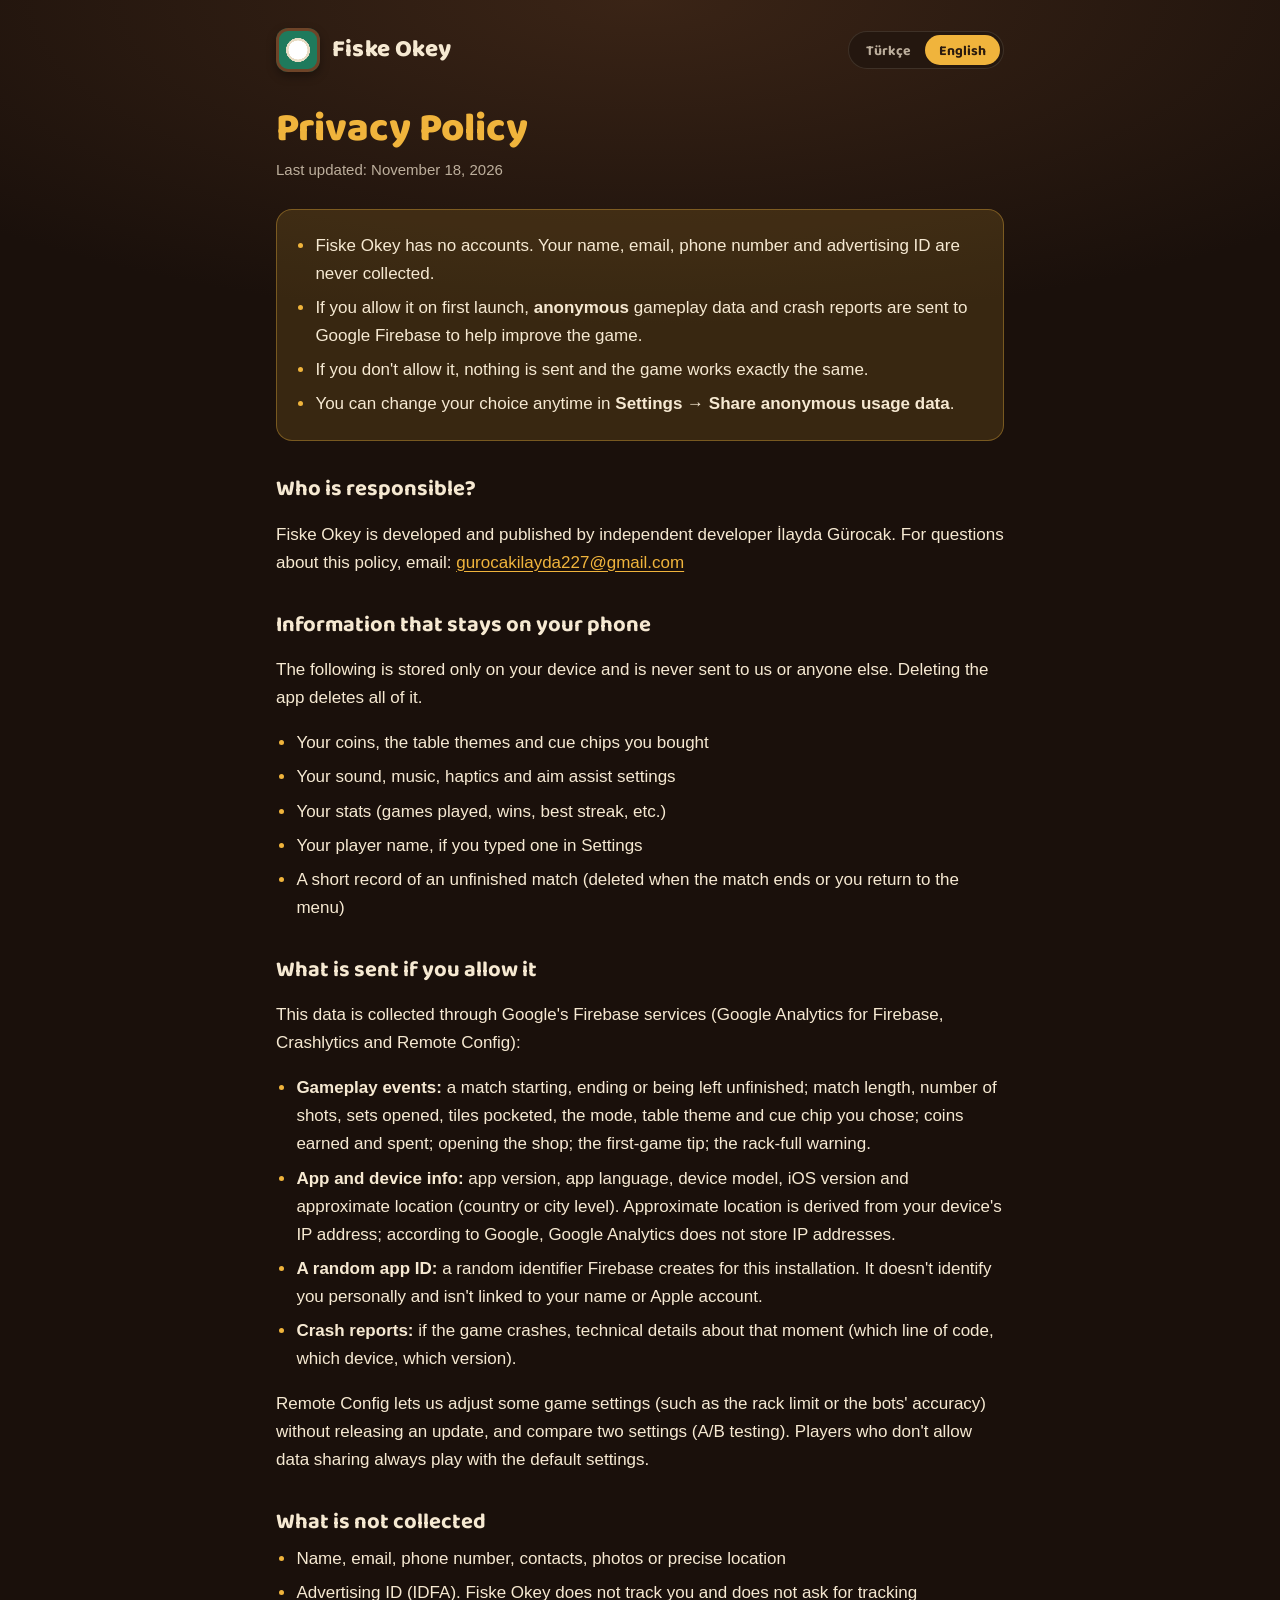
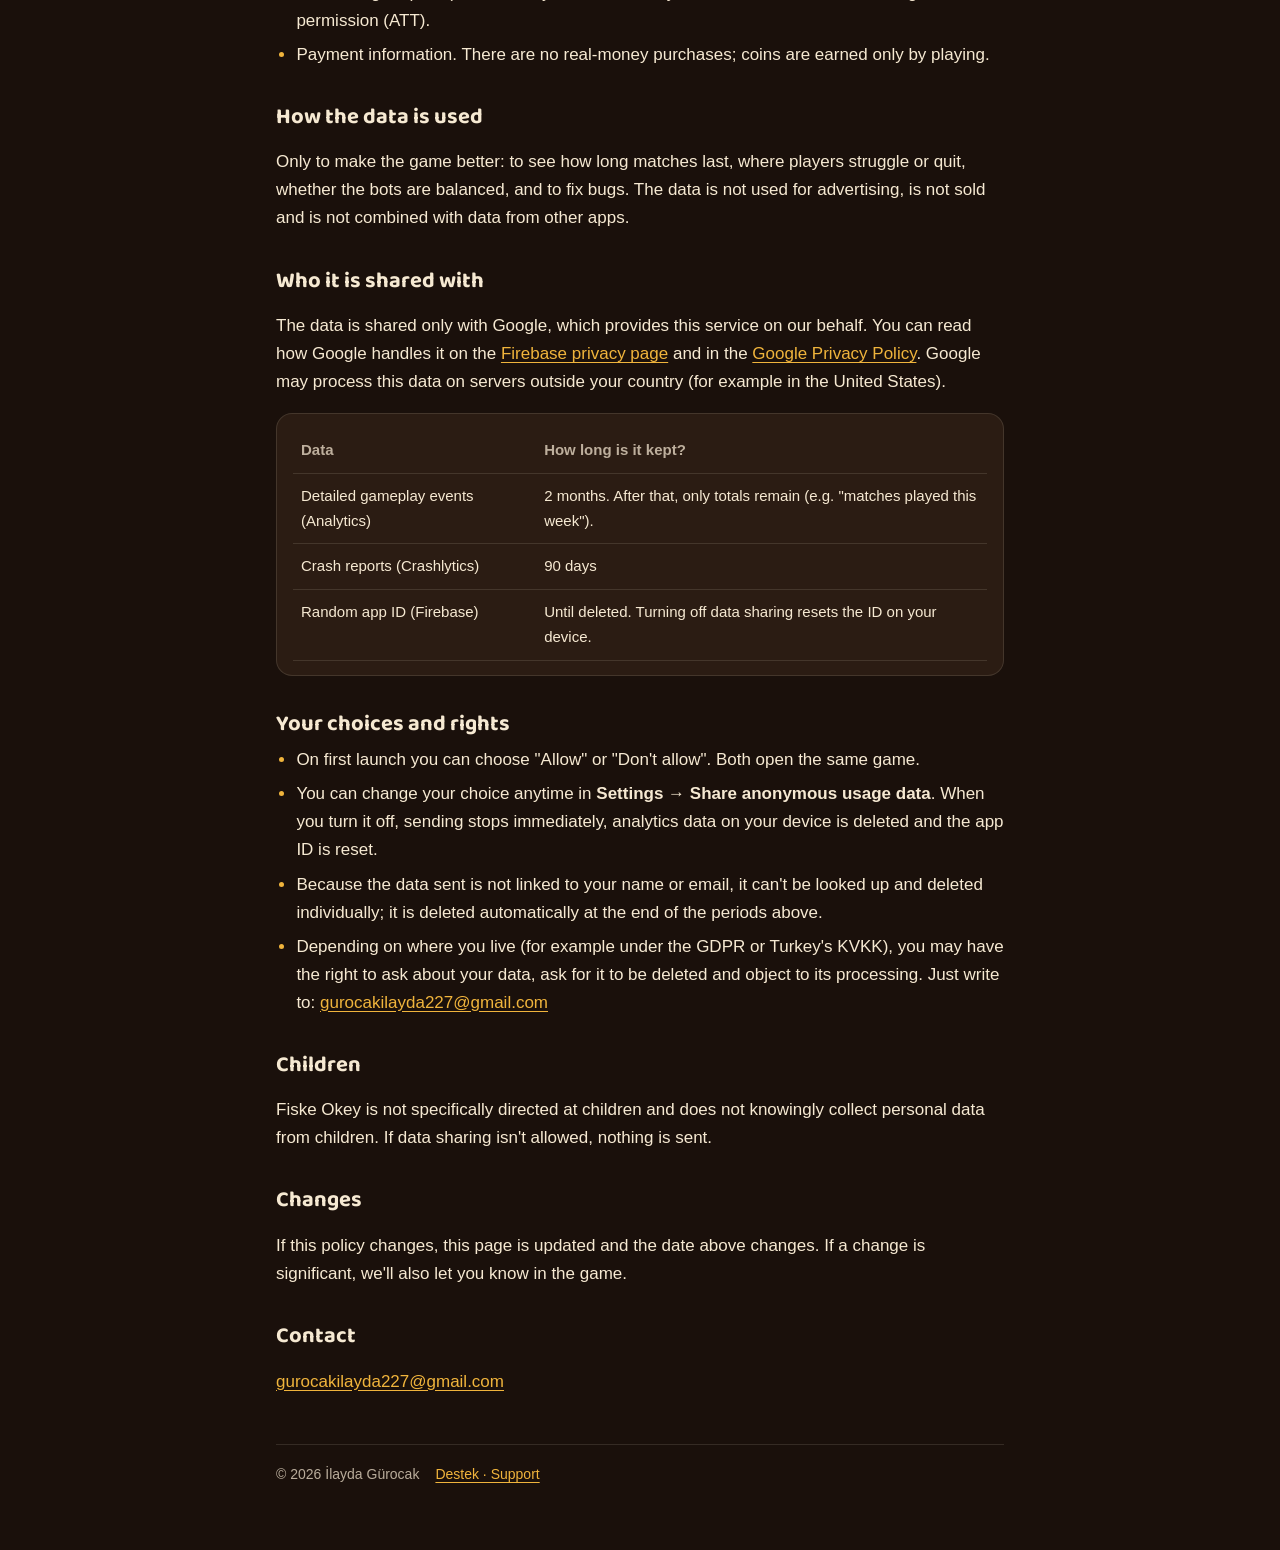
==== fiske-okey/privacy.html @ 3f536290 "Add files via upload" ====
<!doctype html>
<html lang="tr">
<head>
<meta charset="utf-8">
<meta name="viewport" content="width=device-width, initial-scale=1">
<title>Fiske Okey · Gizlilik Politikası / Privacy Policy</title>
<meta name="description" content="Fiske Okey gizlilik politikası. Fiske Okey privacy policy.">
<link rel="preconnect" href="https://fonts.googleapis.com">
<link rel="preconnect" href="https://fonts.gstatic.com" crossorigin>
<link href="https://fonts.googleapis.com/css2?family=Baloo+2:wght@600;700;800&display=swap" rel="stylesheet">
<script src="config.js"></script>
<style>
  :root {
    --bg: #1a100b;
    --bg-2: #24170f;
    --card: #2b1c13;
    --line: rgba(246, 233, 210, 0.12);
    --text: #f6e9d2;
    --muted: rgba(246, 233, 210, 0.72);
    --gold: #f0b43c;
    --gold-soft: rgba(240, 180, 60, 0.14);
    --felt: #1f7a5c;
  }
  * { box-sizing: border-box; }
  html { -webkit-text-size-adjust: 100%; }
  body {
    margin: 0;
    background: radial-gradient(120% 60% at 50% 0%, #3a2416 0%, var(--bg) 60%) fixed, var(--bg);
    color: var(--text);
    font: 17px/1.65 -apple-system, BlinkMacSystemFont, "Segoe UI", Roboto, "Helvetica Neue", Arial, sans-serif;
  }
  .wrap { max-width: 760px; margin: 0 auto; padding: 28px 16px 64px; }
  header { display: flex; align-items: center; justify-content: space-between; gap: 12px; flex-wrap: wrap; }
  .brand { display: flex; align-items: center; gap: 12px; text-decoration: none; color: var(--text); }
  .logo {
    width: 44px; height: 44px; border-radius: 12px; flex: none;
    background: radial-gradient(circle at 50% 50%, #fff 0 30%, #e8dcc4 31% 38%, transparent 39%), var(--felt);
    box-shadow: inset 0 0 0 3px #6e4428, 0 4px 10px rgba(0,0,0,.35);
  }
  .brand b { font-family: "Baloo 2", system-ui, sans-serif; font-weight: 800; font-size: 24px; letter-spacing: .2px; }
  .switch { display: inline-flex; border: 1px solid var(--line); border-radius: 999px; padding: 3px; background: var(--bg-2); }
  .switch button {
    appearance: none; border: 0; background: transparent; color: var(--muted);
    font: 700 14px/1 "Baloo 2", system-ui, sans-serif; padding: 9px 14px 7px; border-radius: 999px; cursor: pointer;
  }
  .switch button[aria-pressed="true"] { background: var(--gold); color: #2a1a0e; }
  h1 { font-family: "Baloo 2", system-ui, sans-serif; font-weight: 800; font-size: clamp(30px, 6vw, 40px); line-height: 1.15; margin: 34px 0 6px; color: var(--gold); }
  .date { color: var(--muted); font-size: 15px; margin: 0 0 26px; }
  h2 { font-family: "Baloo 2", system-ui, sans-serif; font-weight: 700; font-size: 22px; line-height: 1.3; margin: 34px 0 8px; }
  p, li { color: var(--text); }
  ul { padding-left: 1.2em; margin: 8px 0; }
  li { margin: 6px 0; }
  li::marker { color: var(--gold); }
  .muted { color: var(--muted); }
  a { color: var(--gold); text-underline-offset: 3px; }
  .summary {
    background: var(--gold-soft); border: 1px solid rgba(240,180,60,.35); border-radius: 16px; padding: 16px 18px; margin: 8px 0 8px;
  }
  .summary ul { margin: 0; }
  table { width: 100%; border-collapse: collapse; margin: 10px 0; font-size: 15px; }
  th, td { text-align: left; vertical-align: top; padding: 10px 8px; border-bottom: 1px solid var(--line); }
  th { color: var(--muted); font-weight: 600; }
  .card { background: var(--card); border: 1px solid var(--line); border-radius: 16px; padding: 4px 16px; overflow-x: auto; }
  footer { margin-top: 48px; padding-top: 18px; border-top: 1px solid var(--line); color: var(--muted); font-size: 14px; display: flex; gap: 16px; flex-wrap: wrap; }
  /* Dil seçimi: JavaScript yoksa iki dil de görünür */
  html[data-lang="tr"] [lang="en"]:not(html) { display: none; }
  html[data-lang="en"] [lang="tr"]:not(html) { display: none; }
  @media (max-width: 480px) { body { font-size: 16px; } th, td { padding: 9px 6px; } }
</style>
</head>
<body>
<div class="wrap">
  <header>
    <a class="brand" href="support.html"><span class="logo" aria-hidden="true"></span><b>Fiske Okey</b></a>
    <div class="switch" role="group" aria-label="Dil / Language">
      <button type="button" data-set-lang="tr" aria-pressed="true">Türkçe</button>
      <button type="button" data-set-lang="en" aria-pressed="false">English</button>
    </div>
  </header>

  <!-- ========================= TÜRKÇE ========================= -->
  <main lang="tr">
    <h1>Gizlilik Politikası</h1>
    <p class="date">Son güncelleme: 18 Kasım 2026</p>

    <div class="summary">
      <ul>
        <li>Fiske Okey'de hesap yok. Adın, e-postan, telefon numaran ya da reklam kimliğin toplanmaz.</li>
        <li>İlk açılışta izin verirsen oyunu geliştirmek için <b>anonim</b> oyun verisi ve çökme raporu Google Firebase'e gönderilir.</li>
        <li>İzin vermezsen hiçbir veri gönderilmez, oyun aynı şekilde çalışır.</li>
        <li>Kararını istediğin zaman <b>Ayarlar → Anonim kullanım verisi paylaş</b> ile değiştirebilirsin.</li>
      </ul>
    </div>

    <h2>Kim sorumlu?</h2>
    <p>Fiske Okey'i bağımsız geliştirici İlayda Gürocak geliştirdi ve yayınlıyor. Bu politikayla ilgili sorular için e-posta adresi: <a class="contact-email" href="#">e-posta</a></p>

    <h2>Yalnızca telefonunda kalan bilgiler</h2>
    <p>Aşağıdakiler yalnızca cihazında saklanır, bize ya da başka birine gönderilmez. Uygulamayı silince hepsi silinir.</p>
    <ul>
      <li>Altının, satın aldığın masa temaları ve beyaz pullar</li>
      <li>Ses, müzik, titreşim ve nişan yardımı ayarların</li>
      <li>İstatistiklerin (oynanan maç, galibiyet, en iyi seri vb.)</li>
      <li>Ayarlar'a kendin yazdıysan oyuncu adın</li>
      <li>Yarım kalan maçın kısa bir kaydı (maç bitince ya da menüye dönünce silinir)</li>
    </ul>

    <h2>İzin verirsen gönderilenler</h2>
    <p>Bu veriler Google'ın Firebase hizmetleri (Google Analytics for Firebase, Crashlytics ve Remote Config) üzerinden toplanır:</p>
    <ul>
      <li><b>Oyun olayları:</b> maçın başlaması, bitmesi ya da yarım kalması; maç süresi, atış sayısı, açılan per sayısı, cebe sokulan pul sayısı, seçilen mod, tema ve beyaz pul; altın kazanma ve harcama; dükkânın açılması; ilk oyun ipucu; ıstaka dolu uyarısı.</li>
      <li><b>Uygulama ve cihaz bilgisi:</b> uygulama sürümü, uygulamanın dili, cihaz modeli, iOS sürümü ve yaklaşık konum (ülke ya da şehir düzeyinde). Yaklaşık konum cihazın IP adresinden çıkarılır; Google'ın açıklamasına göre Google Analytics IP adresini saklamaz.</li>
      <li><b>Rastgele uygulama kimliği:</b> Firebase'in bu kurulum için ürettiği rastgele bir kimlik. Seni kişisel olarak tanımlamaz, adına ya da Apple hesabına bağlı değildir.</li>
      <li><b>Çökme raporları:</b> oyun çökerse o andaki teknik bilgiler (hangi kod satırında, hangi cihazda, hangi sürümde).</li>
    </ul>
    <p>Remote Config, oyunun bazı ayarlarını (ör. ıstaka sınırı ya da botun isabeti) güncelleme yayınlamadan değiştirmemizi ve iki farklı ayarı karşılaştırmamızı (A/B testi) sağlar. İzin vermeyen oyuncular her zaman varsayılan ayarlarla oynar.</p>

    <h2>Toplanmayanlar</h2>
    <ul>
      <li>Ad, e-posta, telefon numarası, rehber, fotoğraf ya da kesin konum</li>
      <li>Reklam kimliği (IDFA). Fiske Okey seni takip etmez ve takip izni (ATT) istemez.</li>
      <li>Ödeme bilgisi. Oyunda gerçek parayla satın alma yok; altın yalnızca oynayarak kazanılır.</li>
    </ul>

    <h2>Veriler ne için kullanılıyor?</h2>
    <p>Yalnızca oyunu daha iyi hale getirmek için: maçların ne kadar sürdüğünü, oyuncuların nerede zorlandığını ya da oyunu bıraktığını, botların zorluğunun dengeli olup olmadığını ve hataları görmek için. Veriler reklam için kullanılmaz, satılmaz ve başka uygulamalardaki verilerle birleştirilmez.</p>

    <h2>Kimlerle paylaşılıyor?</h2>
    <p>Veriler yalnızca bu hizmeti bizim adımıza sağlayan Google ile paylaşılır. Google'ın veriyi nasıl işlediğini <a href="https://firebase.google.com/support/privacy" rel="noopener">Firebase gizlilik sayfasında</a> ve <a href="https://policies.google.com/privacy" rel="noopener">Google Gizlilik Politikası'nda</a> okuyabilirsin. Google bu verileri Türkiye dışındaki sunucularda (ör. ABD) işleyebilir.</p>

    <div class="card">
      <table>
        <thead><tr><th>Veri</th><th>Ne kadar saklanır?</th></tr></thead>
        <tbody>
          <tr><td>Ayrıntılı oyun olayları (Analytics)</td><td>2 ay. Sonra yalnızca toplam sayılar (ör. "bu hafta oynanan maç sayısı") kalır.</td></tr>
          <tr><td>Çökme raporları (Crashlytics)</td><td>90 gün</td></tr>
          <tr><td>Rastgele uygulama kimliği (Firebase)</td><td>Silinene kadar. Veri paylaşımını kapatınca cihazdaki kimlik sıfırlanır.</td></tr>
        </tbody>
      </table>
    </div>

    <h2>Seçimlerin ve hakların</h2>
    <ul>
      <li>İlk açılışta "İzin ver" ya da "İzin verme" diyebilirsin. İkisi de aynı oyunu açar.</li>
      <li>Kararını <b>Ayarlar → Anonim kullanım verisi paylaş</b> ile istediğin zaman değiştirebilirsin. Kapattığında gönderim hemen durur, cihazdaki ölçüm verileri silinir ve uygulama kimliği sıfırlanır.</li>
      <li>Gönderilen veriler adınla ya da e-postanla eşleşmediği için tek tek bulunup silinemez; yukarıdaki sürelerin sonunda kendiliğinden silinir.</li>
      <li>Yaşadığın yere göre (ör. KVKK ya da GDPR kapsamında) verilerin hakkında bilgi isteme, silinmesini isteme ve işlenmesine itiraz etme hakların olabilir. Bunun için bize yazabilirsin: <a class="contact-email" href="#">e-posta</a></li>
    </ul>

    <h2>Çocuklar</h2>
    <p>Fiske Okey özellikle çocuklara yönelik bir uygulama değildir ve çocuklardan bilerek kişisel veri toplamaz. Veri paylaşımına izin verilmezse hiçbir veri gönderilmez.</p>

    <h2>Değişiklikler</h2>
    <p>Bu politika değişirse bu sayfa güncellenir ve üstteki tarih değişir. Önemli bir değişiklik olursa oyunda da haber veririz.</p>

    <h2>İletişim</h2>
    <p><a class="contact-email" href="#">e-posta</a></p>
  </main>

  <!-- ========================= ENGLISH ========================= -->
  <main lang="en">
    <h1>Privacy Policy</h1>
    <p class="date">Last updated: November 18, 2026</p>

    <div class="summary">
      <ul>
        <li>Fiske Okey has no accounts. Your name, email, phone number and advertising ID are never collected.</li>
        <li>If you allow it on first launch, <b>anonymous</b> gameplay data and crash reports are sent to Google Firebase to help improve the game.</li>
        <li>If you don't allow it, nothing is sent and the game works exactly the same.</li>
        <li>You can change your choice anytime in <b>Settings → Share anonymous usage data</b>.</li>
      </ul>
    </div>

    <h2>Who is responsible?</h2>
    <p>Fiske Okey is developed and published by independent developer İlayda Gürocak. For questions about this policy, email: <a class="contact-email" href="#">email</a></p>

    <h2>Information that stays on your phone</h2>
    <p>The following is stored only on your device and is never sent to us or anyone else. Deleting the app deletes all of it.</p>
    <ul>
      <li>Your coins, the table themes and cue chips you bought</li>
      <li>Your sound, music, haptics and aim assist settings</li>
      <li>Your stats (games played, wins, best streak, etc.)</li>
      <li>Your player name, if you typed one in Settings</li>
      <li>A short record of an unfinished match (deleted when the match ends or you return to the menu)</li>
    </ul>

    <h2>What is sent if you allow it</h2>
    <p>This data is collected through Google's Firebase services (Google Analytics for Firebase, Crashlytics and Remote Config):</p>
    <ul>
      <li><b>Gameplay events:</b> a match starting, ending or being left unfinished; match length, number of shots, sets opened, tiles pocketed, the mode, table theme and cue chip you chose; coins earned and spent; opening the shop; the first-game tip; the rack-full warning.</li>
      <li><b>App and device info:</b> app version, app language, device model, iOS version and approximate location (country or city level). Approximate location is derived from your device's IP address; according to Google, Google Analytics does not store IP addresses.</li>
      <li><b>A random app ID:</b> a random identifier Firebase creates for this installation. It doesn't identify you personally and isn't linked to your name or Apple account.</li>
      <li><b>Crash reports:</b> if the game crashes, technical details about that moment (which line of code, which device, which version).</li>
    </ul>
    <p>Remote Config lets us adjust some game settings (such as the rack limit or the bots' accuracy) without releasing an update, and compare two settings (A/B testing). Players who don't allow data sharing always play with the default settings.</p>

    <h2>What is not collected</h2>
    <ul>
      <li>Name, email, phone number, contacts, photos or precise location</li>
      <li>Advertising ID (IDFA). Fiske Okey does not track you and does not ask for tracking permission (ATT).</li>
      <li>Payment information. There are no real-money purchases; coins are earned only by playing.</li>
    </ul>

    <h2>How the data is used</h2>
    <p>Only to make the game better: to see how long matches last, where players struggle or quit, whether the bots are balanced, and to fix bugs. The data is not used for advertising, is not sold and is not combined with data from other apps.</p>

    <h2>Who it is shared with</h2>
    <p>The data is shared only with Google, which provides this service on our behalf. You can read how Google handles it on the <a href="https://firebase.google.com/support/privacy" rel="noopener">Firebase privacy page</a> and in the <a href="https://policies.google.com/privacy" rel="noopener">Google Privacy Policy</a>. Google may process this data on servers outside your country (for example in the United States).</p>

    <div class="card">
      <table>
        <thead><tr><th>Data</th><th>How long is it kept?</th></tr></thead>
        <tbody>
          <tr><td>Detailed gameplay events (Analytics)</td><td>2 months. After that, only totals remain (e.g. "matches played this week").</td></tr>
          <tr><td>Crash reports (Crashlytics)</td><td>90 days</td></tr>
          <tr><td>Random app ID (Firebase)</td><td>Until deleted. Turning off data sharing resets the ID on your device.</td></tr>
        </tbody>
      </table>
    </div>

    <h2>Your choices and rights</h2>
    <ul>
      <li>On first launch you can choose "Allow" or "Don't allow". Both open the same game.</li>
      <li>You can change your choice anytime in <b>Settings → Share anonymous usage data</b>. When you turn it off, sending stops immediately, analytics data on your device is deleted and the app ID is reset.</li>
      <li>Because the data sent is not linked to your name or email, it can't be looked up and deleted individually; it is deleted automatically at the end of the periods above.</li>
      <li>Depending on where you live (for example under the GDPR or Turkey's KVKK), you may have the right to ask about your data, ask for it to be deleted and object to its processing. Just write to: <a class="contact-email" href="#">email</a></li>
    </ul>

    <h2>Children</h2>
    <p>Fiske Okey is not specifically directed at children and does not knowingly collect personal data from children. If data sharing isn't allowed, nothing is sent.</p>

    <h2>Changes</h2>
    <p>If this policy changes, this page is updated and the date above changes. If a change is significant, we'll also let you know in the game.</p>

    <h2>Contact</h2>
    <p><a class="contact-email" href="#">email</a></p>
  </main>

  <footer>
    <span>© 2026 İlayda Gürocak</span>
    <a href="support.html" data-keep-lang>Destek · Support</a>
  </footer>
</div>

<script>
(function () {
  var root = document.documentElement;
  var params = new URLSearchParams(location.search);
  var lang = params.get("lang");
  if (lang !== "tr" && lang !== "en") {
    lang = (navigator.language || "en").toLowerCase().indexOf("tr") === 0 ? "tr" : "en";
  }
  function setLang(next) {
    lang = next;
    root.dataset.lang = next;
    root.lang = next;
    document.querySelectorAll("[data-set-lang]").forEach(function (b) {
      b.setAttribute("aria-pressed", String(b.getAttribute("data-set-lang") === next));
    });
    document.querySelectorAll("a[data-keep-lang]").forEach(function (a) {
      a.href = a.getAttribute("href").split("?")[0] + "?lang=" + next;
    });
    try { history.replaceState(null, "", "?lang=" + next); } catch (e) {}
  }
  document.querySelectorAll("[data-set-lang]").forEach(function (b) {
    b.addEventListener("click", function () { setLang(b.getAttribute("data-set-lang")); });
  });
  setLang(lang);

  var email = window.FISKE_CONTACT_EMAIL || "";
  document.querySelectorAll(".contact-email").forEach(function (a) {
    if (!email) return;
    a.href = "mailto:" + email + "?subject=Fiske%20Okey";
    a.textContent = email;
  });
})();
</script>
</body>
</html>
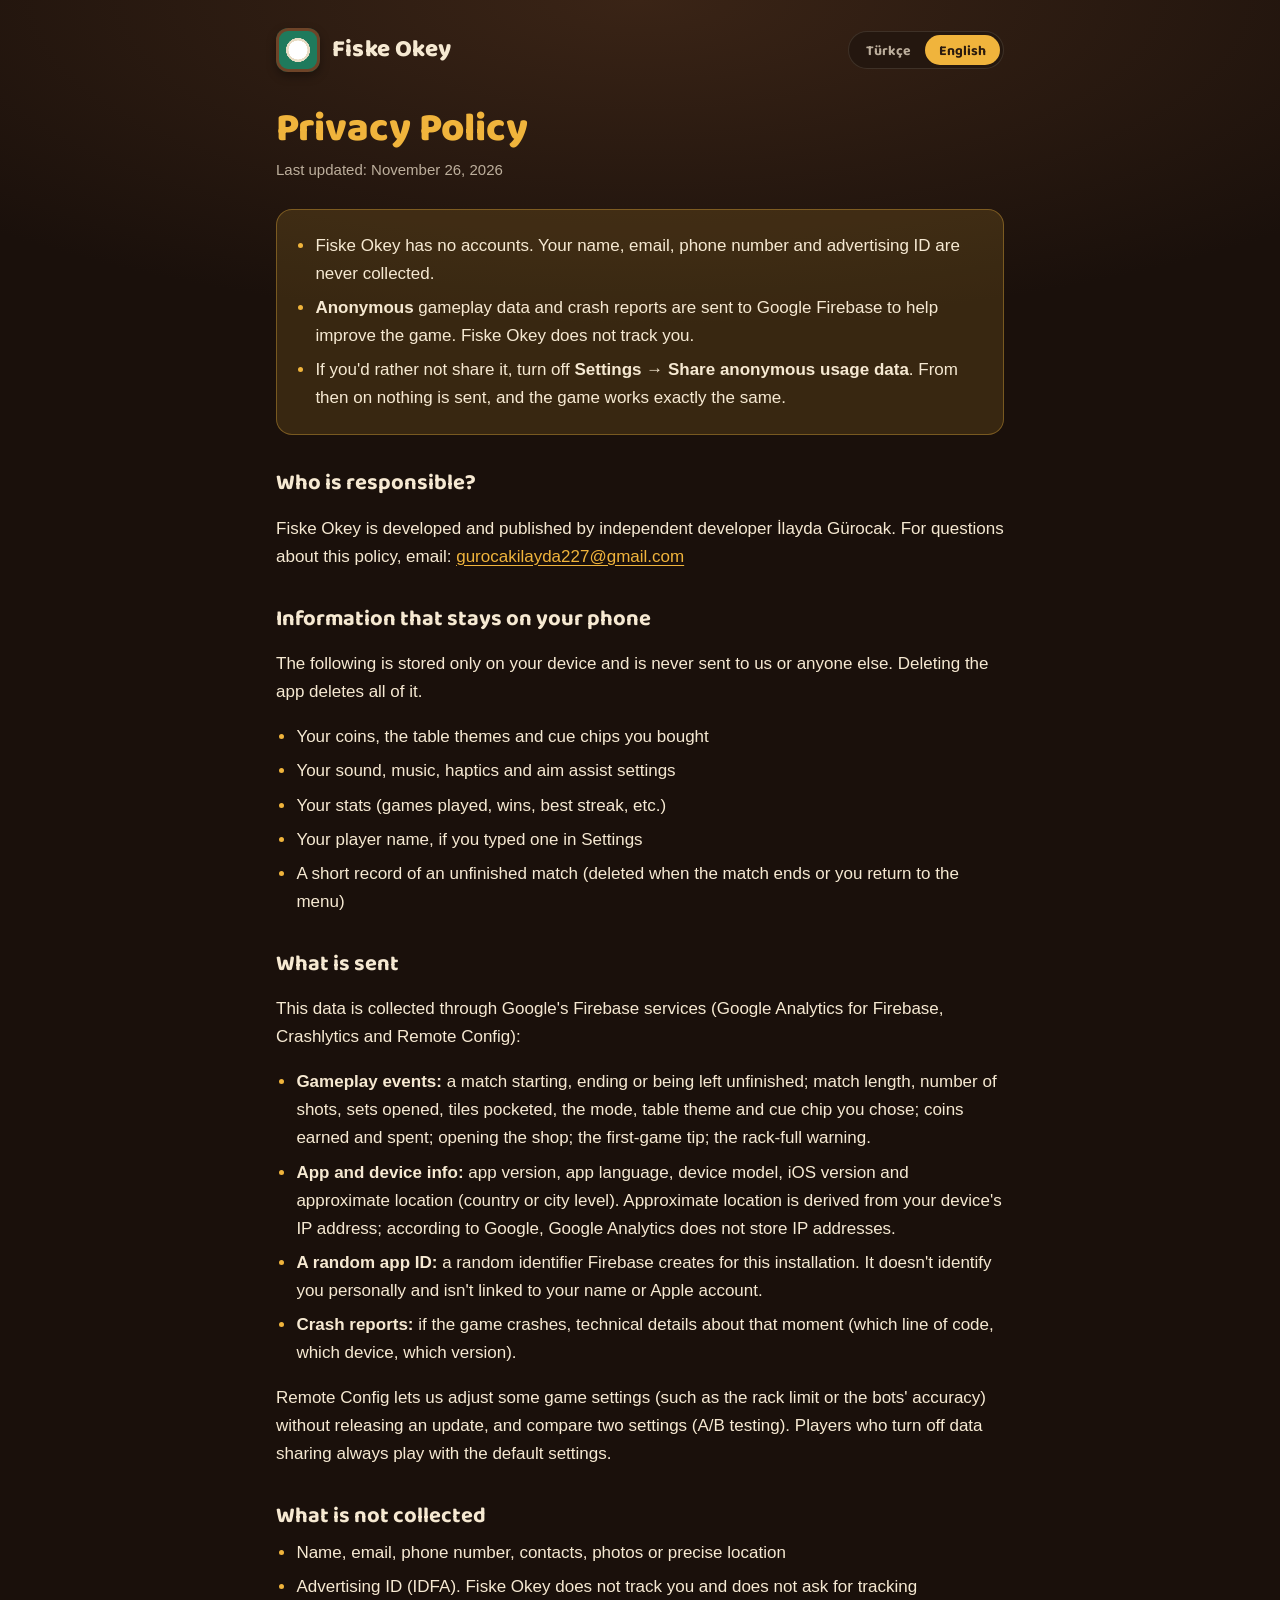
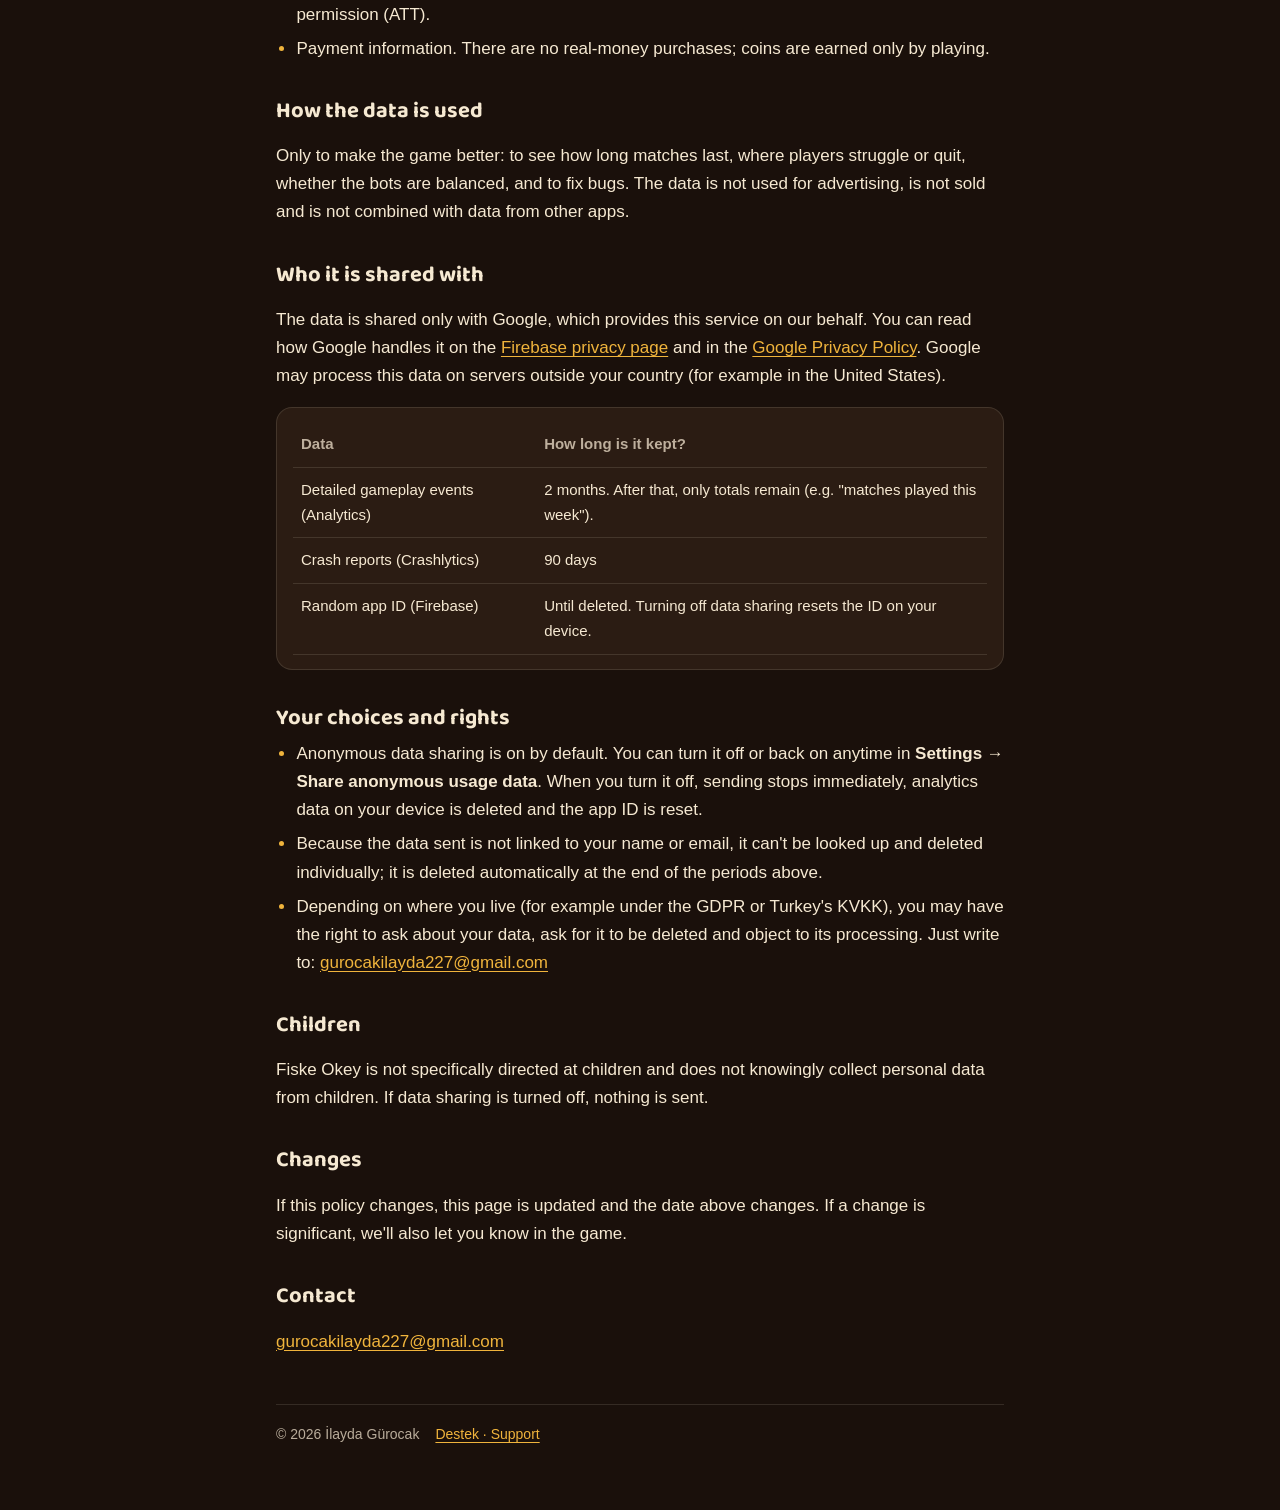
==== commit 7d39bb9a: "Update privacy policy dates and wording" ====
--- a/fiske-okey/privacy.html
+++ b/fiske-okey/privacy.html
@@ -81,14 +81,13 @@
   <!-- ========================= TÜRKÇE ========================= -->
   <main lang="tr">
     <h1>Gizlilik Politikası</h1>
-    <p class="date">Son güncelleme: 18 Kasım 2026</p>
+    <p class="date">Son güncelleme: 26 Kasım 2026</p>
 
     <div class="summary">
       <ul>
         <li>Fiske Okey'de hesap yok. Adın, e-postan, telefon numaran ya da reklam kimliğin toplanmaz.</li>
-        <li>İlk açılışta izin verirsen oyunu geliştirmek için <b>anonim</b> oyun verisi ve çökme raporu Google Firebase'e gönderilir.</li>
-        <li>İzin vermezsen hiçbir veri gönderilmez, oyun aynı şekilde çalışır.</li>
-        <li>Kararını istediğin zaman <b>Ayarlar → Anonim kullanım verisi paylaş</b> ile değiştirebilirsin.</li>
+        <li>Oyunu geliştirmek için <b>anonim</b> oyun verisi ve çökme raporu Google Firebase'e gönderilir. Fiske Okey seni takip etmez.</li>
+        <li>İstemezsen <b>Ayarlar → Anonim kullanım verisi paylaş</b> anahtarını kapat. O andan itibaren hiçbir veri gönderilmez, oyun aynı şekilde çalışır.</li>
       </ul>
     </div>
 
@@ -105,7 +104,7 @@
       <li>Yarım kalan maçın kısa bir kaydı (maç bitince ya da menüye dönünce silinir)</li>
     </ul>
 
-    <h2>İzin verirsen gönderilenler</h2>
+    <h2>Gönderilenler</h2>
     <p>Bu veriler Google'ın Firebase hizmetleri (Google Analytics for Firebase, Crashlytics ve Remote Config) üzerinden toplanır:</p>
     <ul>
       <li><b>Oyun olayları:</b> maçın başlaması, bitmesi ya da yarım kalması; maç süresi, atış sayısı, açılan per sayısı, cebe sokulan pul sayısı, seçilen mod, tema ve beyaz pul; altın kazanma ve harcama; dükkânın açılması; ilk oyun ipucu; ıstaka dolu uyarısı.</li>
@@ -113,7 +112,7 @@
       <li><b>Rastgele uygulama kimliği:</b> Firebase'in bu kurulum için ürettiği rastgele bir kimlik. Seni kişisel olarak tanımlamaz, adına ya da Apple hesabına bağlı değildir.</li>
       <li><b>Çökme raporları:</b> oyun çökerse o andaki teknik bilgiler (hangi kod satırında, hangi cihazda, hangi sürümde).</li>
     </ul>
-    <p>Remote Config, oyunun bazı ayarlarını (ör. ıstaka sınırı ya da botun isabeti) güncelleme yayınlamadan değiştirmemizi ve iki farklı ayarı karşılaştırmamızı (A/B testi) sağlar. İzin vermeyen oyuncular her zaman varsayılan ayarlarla oynar.</p>
+    <p>Remote Config, oyunun bazı ayarlarını (ör. ıstaka sınırı ya da botun isabeti) güncelleme yayınlamadan değiştirmemizi ve iki farklı ayarı karşılaştırmamızı (A/B testi) sağlar. Veri paylaşımını kapatan oyuncular her zaman varsayılan ayarlarla oynar.</p>
 
     <h2>Toplanmayanlar</h2>
     <ul>
@@ -141,14 +140,13 @@
 
     <h2>Seçimlerin ve hakların</h2>
     <ul>
-      <li>İlk açılışta "İzin ver" ya da "İzin verme" diyebilirsin. İkisi de aynı oyunu açar.</li>
-      <li>Kararını <b>Ayarlar → Anonim kullanım verisi paylaş</b> ile istediğin zaman değiştirebilirsin. Kapattığında gönderim hemen durur, cihazdaki ölçüm verileri silinir ve uygulama kimliği sıfırlanır.</li>
+      <li>Anonim veri paylaşımı varsayılan olarak açıktır. <b>Ayarlar → Anonim kullanım verisi paylaş</b> ile istediğin zaman kapatıp açabilirsin. Kapattığında gönderim hemen durur, cihazdaki ölçüm verileri silinir ve uygulama kimliği sıfırlanır.</li>
       <li>Gönderilen veriler adınla ya da e-postanla eşleşmediği için tek tek bulunup silinemez; yukarıdaki sürelerin sonunda kendiliğinden silinir.</li>
       <li>Yaşadığın yere göre (ör. KVKK ya da GDPR kapsamında) verilerin hakkında bilgi isteme, silinmesini isteme ve işlenmesine itiraz etme hakların olabilir. Bunun için bize yazabilirsin: <a class="contact-email" href="#">e-posta</a></li>
     </ul>
 
     <h2>Çocuklar</h2>
-    <p>Fiske Okey özellikle çocuklara yönelik bir uygulama değildir ve çocuklardan bilerek kişisel veri toplamaz. Veri paylaşımına izin verilmezse hiçbir veri gönderilmez.</p>
+    <p>Fiske Okey özellikle çocuklara yönelik bir uygulama değildir ve çocuklardan bilerek kişisel veri toplamaz. Veri paylaşımı kapatılırsa hiçbir veri gönderilmez.</p>
 
     <h2>Değişiklikler</h2>
     <p>Bu politika değişirse bu sayfa güncellenir ve üstteki tarih değişir. Önemli bir değişiklik olursa oyunda da haber veririz.</p>
@@ -160,14 +158,13 @@
   <!-- ========================= ENGLISH ========================= -->
   <main lang="en">
     <h1>Privacy Policy</h1>
-    <p class="date">Last updated: November 18, 2026</p>
+    <p class="date">Last updated: November 26, 2026</p>
 
     <div class="summary">
       <ul>
         <li>Fiske Okey has no accounts. Your name, email, phone number and advertising ID are never collected.</li>
-        <li>If you allow it on first launch, <b>anonymous</b> gameplay data and crash reports are sent to Google Firebase to help improve the game.</li>
-        <li>If you don't allow it, nothing is sent and the game works exactly the same.</li>
-        <li>You can change your choice anytime in <b>Settings → Share anonymous usage data</b>.</li>
+        <li><b>Anonymous</b> gameplay data and crash reports are sent to Google Firebase to help improve the game. Fiske Okey does not track you.</li>
+        <li>If you'd rather not share it, turn off <b>Settings → Share anonymous usage data</b>. From then on nothing is sent, and the game works exactly the same.</li>
       </ul>
     </div>
 
@@ -184,7 +181,7 @@
       <li>A short record of an unfinished match (deleted when the match ends or you return to the menu)</li>
     </ul>
 
-    <h2>What is sent if you allow it</h2>
+    <h2>What is sent</h2>
     <p>This data is collected through Google's Firebase services (Google Analytics for Firebase, Crashlytics and Remote Config):</p>
     <ul>
       <li><b>Gameplay events:</b> a match starting, ending or being left unfinished; match length, number of shots, sets opened, tiles pocketed, the mode, table theme and cue chip you chose; coins earned and spent; opening the shop; the first-game tip; the rack-full warning.</li>
@@ -192,7 +189,7 @@
       <li><b>A random app ID:</b> a random identifier Firebase creates for this installation. It doesn't identify you personally and isn't linked to your name or Apple account.</li>
       <li><b>Crash reports:</b> if the game crashes, technical details about that moment (which line of code, which device, which version).</li>
     </ul>
-    <p>Remote Config lets us adjust some game settings (such as the rack limit or the bots' accuracy) without releasing an update, and compare two settings (A/B testing). Players who don't allow data sharing always play with the default settings.</p>
+    <p>Remote Config lets us adjust some game settings (such as the rack limit or the bots' accuracy) without releasing an update, and compare two settings (A/B testing). Players who turn off data sharing always play with the default settings.</p>
 
     <h2>What is not collected</h2>
     <ul>
@@ -220,14 +217,13 @@
 
     <h2>Your choices and rights</h2>
     <ul>
-      <li>On first launch you can choose "Allow" or "Don't allow". Both open the same game.</li>
-      <li>You can change your choice anytime in <b>Settings → Share anonymous usage data</b>. When you turn it off, sending stops immediately, analytics data on your device is deleted and the app ID is reset.</li>
+      <li>Anonymous data sharing is on by default. You can turn it off or back on anytime in <b>Settings → Share anonymous usage data</b>. When you turn it off, sending stops immediately, analytics data on your device is deleted and the app ID is reset.</li>
       <li>Because the data sent is not linked to your name or email, it can't be looked up and deleted individually; it is deleted automatically at the end of the periods above.</li>
       <li>Depending on where you live (for example under the GDPR or Turkey's KVKK), you may have the right to ask about your data, ask for it to be deleted and object to its processing. Just write to: <a class="contact-email" href="#">email</a></li>
     </ul>
 
     <h2>Children</h2>
-    <p>Fiske Okey is not specifically directed at children and does not knowingly collect personal data from children. If data sharing isn't allowed, nothing is sent.</p>
+    <p>Fiske Okey is not specifically directed at children and does not knowingly collect personal data from children. If data sharing is turned off, nothing is sent.</p>
 
     <h2>Changes</h2>
     <p>If this policy changes, this page is updated and the date above changes. If a change is significant, we'll also let you know in the game.</p>
